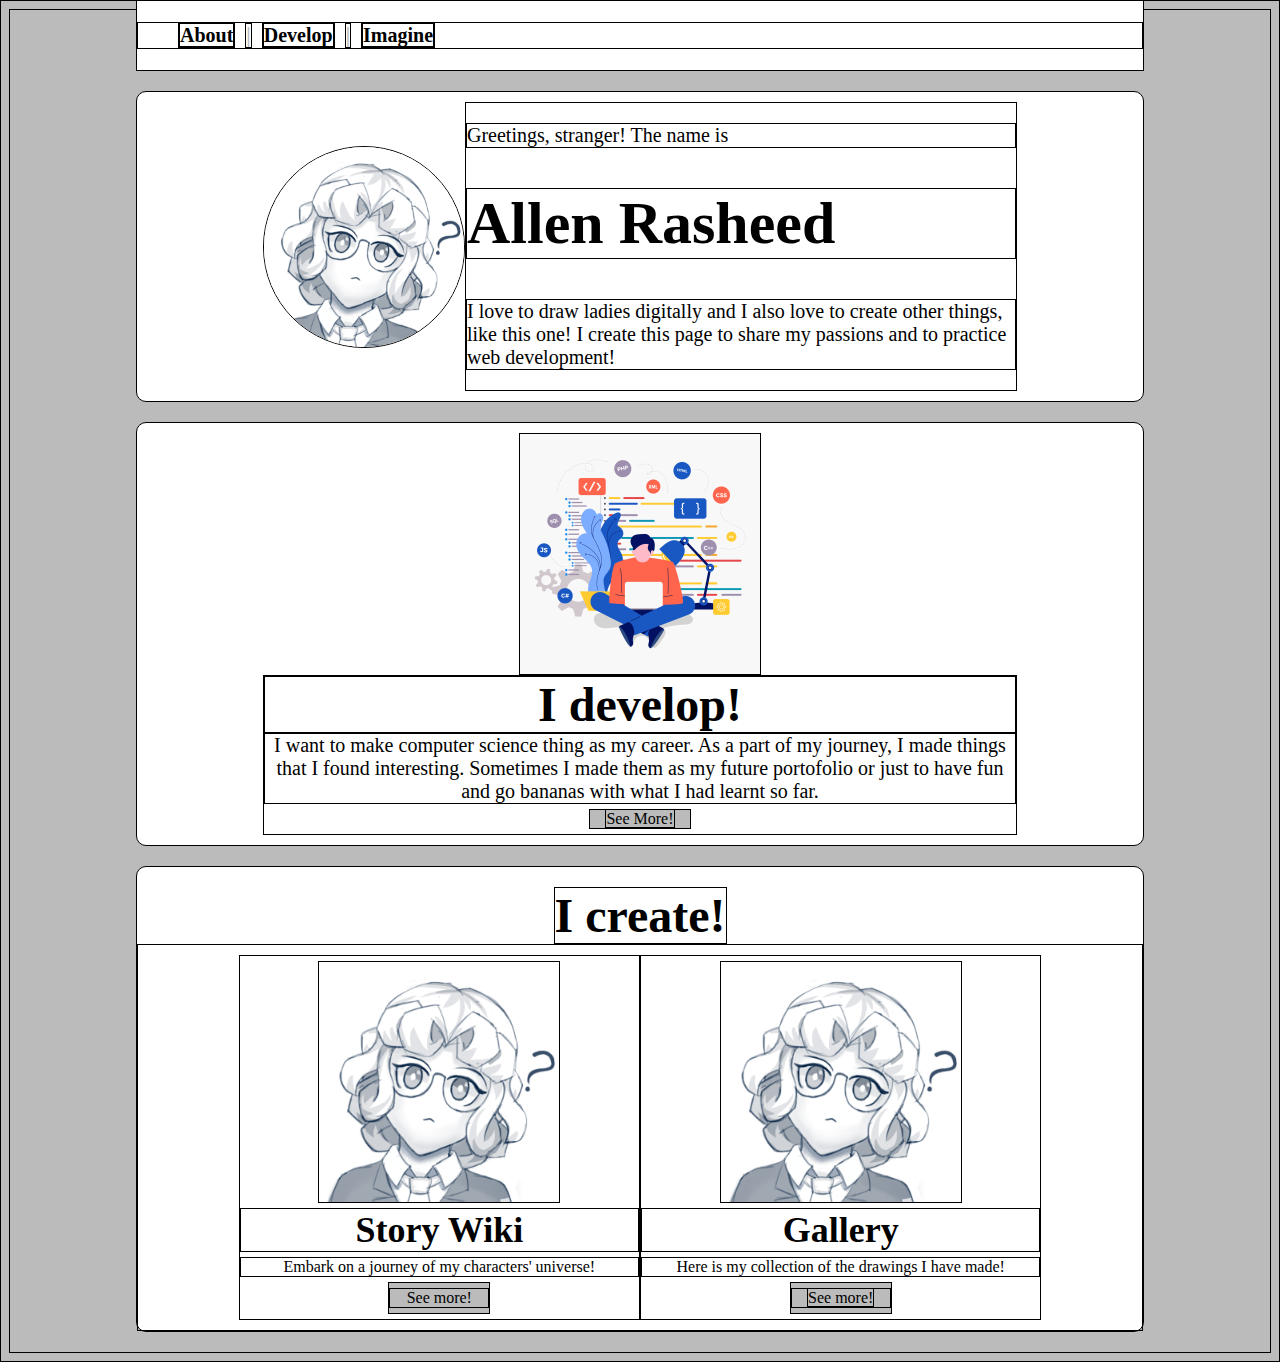
==== index.html @ 0a49a38f "initial commit" ====
<!DOCTYPE HTML>

<html>
	<head>
		<link rel="stylesheet" href="./style.css">
	</head>

	<body>
		<nav class="navbar">
			<ul>
				<li class="navItem"> <a href="#profile"> About </a></li>
				<li class="delimiter"> | </li>
				<li class="navItem"> <a href="#devel"> Develop </a></li>
				<li class="delimiter"> | </li>
				<li class="navItem"> <a href="#imagine"> Imagine </a></li>
			</ul>
		</nav>
		
		<section class="profile" id="profile"> 
			<img src="./assets/yrkStrv.png" alt="adorable girl with glasses">
			<section class="about">
				<p> Greetings, stranger! The name is</p>
				<h1> Allen Rasheed </h1>
				<p class="desc"> 
					I love to draw ladies digitally and I also love to
					create other things, like this one! I create this
					page to share my passions and to practice web
					development!
				</p>
			</section>
		</section>


		<section class="devel" id="devel">
			<img src="./assets/devel.png" alt="develop">
			<section class="content">
				<h2>I develop!</h2>
				<p> 
					I want to make computer science thing as my career. As a part of
					my journey, I made things that I found interesting. Sometimes I
					made them as my future portofolio or just to have fun and go
					bananas with what I had learnt so far.
				</p>

				<section class="button"><a href="#">See More!</a></section>
			</section>
		</section>

		<section class="imagine" id="imagine">
			<h2>I create!</h2>
			
			<section class="split">
				<section class="drawing">
					<img src="./assets/yrkStrv.png" alt="I draw">
					<h3> Story Wiki</h3>
					<p> 
						Embark on a journey of my characters' universe!
					</p>
					<section class="button"> 
						<p> See more! </p>
					</section>
				</section>
		
				<section class="story">
					<img src="./assets/yrkStrv.png" alt="I make story">
					<h3> Gallery </h3>
					<p> 
						Here is my collection of the drawings I have made!
					</p>
					<section class="button"> 
						<p><a href="https://www.instagram.com/lancreate5/"> See more! </a></p>
					</section>
				</section>
			</section>
		</section>

	</body>
</html>
---- style.css ----
/* DEBUG START */
* {border: 1px solid black;}
/* DEBUG END */

a {
	text-decoration: none;
	color: #000000;
}

ul {
	list-style-type: none;
	display: flex;
}

body { background: #BBBBBB; }
h1 {font-size: 60px; }
h2 {font-size: 48px; }
h3 {font-size: 36px; }
p {font-size: 20px;}

/* NAVBAR */
nav { 
	margin: -10px 10% 20px;
	font-size: 20px;
	background: #FFFFFF;
	justify-content: left;
	align-items: center;
	padding: 1px 0px;
}

.navItem,
.delimiter {
	font-weight: bold;
}

nav ul li { margin-right: 10px; }
.delimiter { color: #BBBBBB; }

/* SECTIONS */
.profile,
.devel,
.imagine {
	border-radius: 10px;
	background: #FFFFFF;
	margin: 0 10% 20px;
}

/* PROFILE */
.profile {
	display: flex;
	align-items: center;
	padding: 10px 10%;
}


.profile img {
	display: block;
	height: 200px;
	border-radius: 50%;
}

.profile * { 
}

.about { flex: 1; }


/* DEVEL */
.devel {
	align-items: center;
	padding: 10px 10%;
}


.devel img {
	display: block;
	margin: 0px auto;
	height: 240px;
}

.devel * {
	text-align: center;
	margin: 0px;
}


/* IMAGINE */
.imagine {
	display: flex;
	flex-direction: column;
}

.imagine h2 {
	text-align: center;
	margin: 20px auto 0px;
}

.imagine img {
	height: 240px;
}

.imagine .split {
	display: flex;
	align-items: center;
	padding: 10px 10%;
}

.split * {
	flex: 1;
	text-align: center;
}

.split img {
	display: block;
}

.drawing *,
.story * {
	margin: 5px auto;
}

.split p { font-size: 16px; }

.button {
	background: #BBBBBB;
	text-align: center;
	width: 100px;
	margin: 5px auto;
}
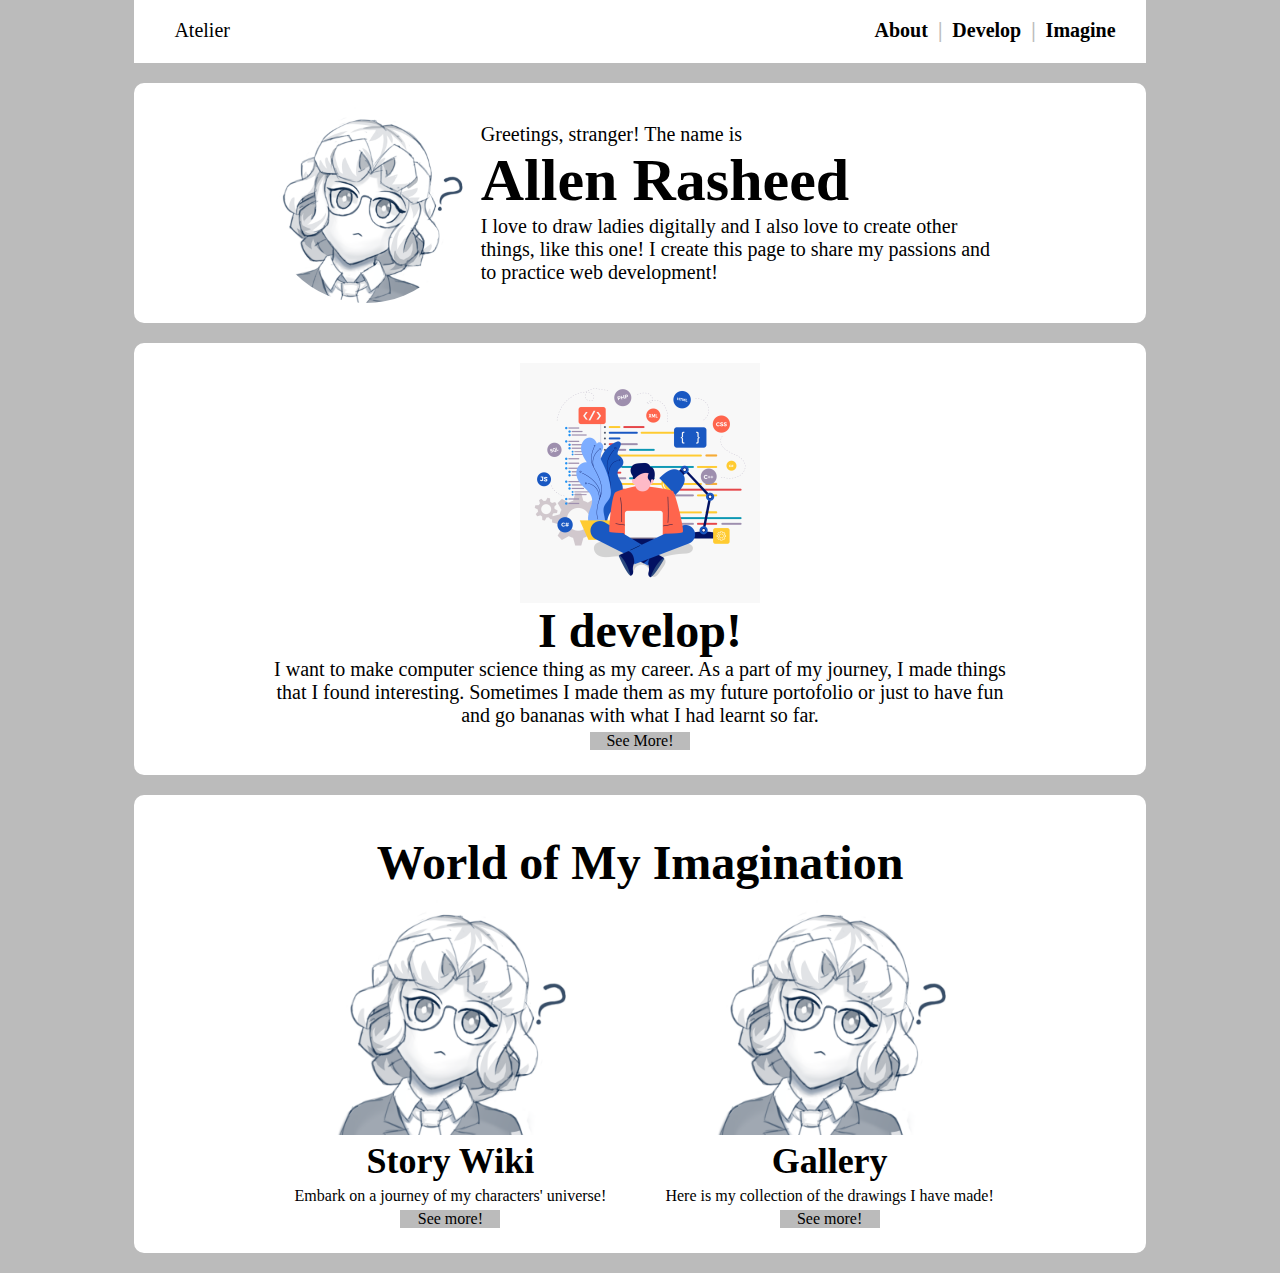
==== commit fcc3414a: "update: navbar" ====
--- a/index.html
+++ b/index.html
@@ -8,6 +8,9 @@
 	<body>
 		<nav class="navbar">
 			<ul>
+				<li> <a href=""> Atelier </a></li>
+			</ul>
+			<ul class="menu">
 				<li class="navItem"> <a href="#profile"> About </a></li>
 				<li class="delimiter"> | </li>
 				<li class="navItem"> <a href="#devel"> Develop </a></li>
@@ -47,7 +50,7 @@
 		</section>
 
 		<section class="imagine" id="imagine">
-			<h2>I create!</h2>
+			<h2>World of My Imagination</h2>
 			
 			<section class="split">
 				<section class="drawing">
--- a/style.css
+++ b/style.css
@@ -1,5 +1,5 @@
 /* DEBUG START */
-* {border: 1px solid black;}
+* {border: 0px solid black;}
 /* DEBUG END */
 
 a {
@@ -9,7 +9,6 @@
 
 ul {
 	list-style-type: none;
-	display: flex;
 }
 
 body { background: #BBBBBB; }
@@ -19,14 +18,22 @@
 p {font-size: 20px;}
 
 /* NAVBAR */
-nav { 
+.navbar { 
+	display: flex;
 	margin: -10px 10% 20px;
 	font-size: 20px;
 	background: #FFFFFF;
-	justify-content: left;
 	align-items: center;
 	padding: 1px 0px;
 }
+
+.navbar .menu {
+	display: flex;
+	justify-content: flex-end;
+	margin: 0px 20px;
+}
+
+.navbar .menu { flex: 1; }
 
 .navItem,
 .delimiter {
@@ -43,15 +50,18 @@
 	border-radius: 10px;
 	background: #FFFFFF;
 	margin: 0 10% 20px;
+	padding: 20px 10%;
 }
+
+
+
+
 
 /* PROFILE */
 .profile {
 	display: flex;
 	align-items: center;
-	padding: 10px 10%;
 }
-
 
 .profile img {
 	display: block;
@@ -59,16 +69,17 @@
 	border-radius: 50%;
 }
 
-.profile * { 
-}
+.profile * { margin: 0px 5px; }
 
 .about { flex: 1; }
+
+
+
 
 
 /* DEVEL */
 .devel {
 	align-items: center;
-	padding: 10px 10%;
 }
 
 
@@ -82,6 +93,10 @@
 	text-align: center;
 	margin: 0px;
 }
+
+
+
+
 
 
 /* IMAGINE */
@@ -102,7 +117,6 @@
 .imagine .split {
 	display: flex;
 	align-items: center;
-	padding: 10px 10%;
 }
 
 .split * {
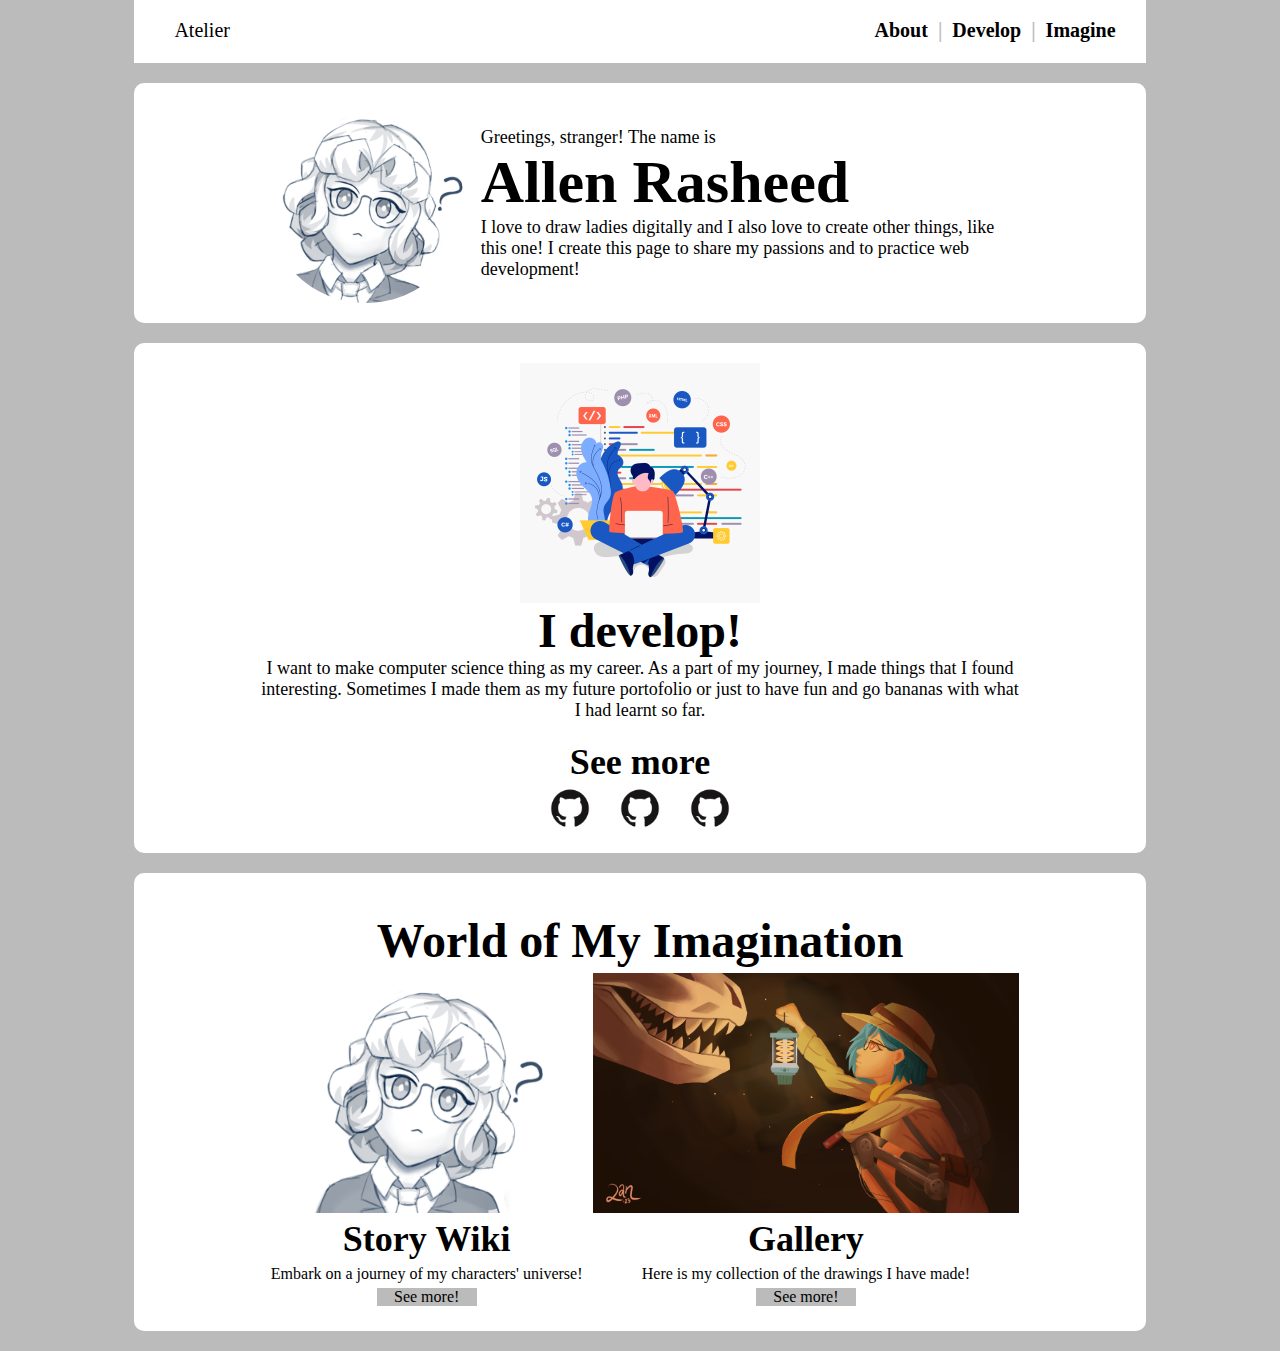
==== commit f3ba73db: "add: links in develop section" ====
--- a/index.html
+++ b/index.html
@@ -8,7 +8,7 @@
 	<body>
 		<nav class="navbar">
 			<ul>
-				<li> <a href=""> Atelier </a></li>
+				<li> <a href="index.html"> Atelier </a></li>
 			</ul>
 			<ul class="menu">
 				<li class="navItem"> <a href="#profile"> About </a></li>
@@ -44,8 +44,15 @@
 					made them as my future portofolio or just to have fun and go
 					bananas with what I had learnt so far.
 				</p>
-
-				<section class="button"><a href="#">See More!</a></section>
+				
+				<section class="socials">
+					<h3> See more </h3>
+					<section class="sites">
+						<a href="https://github.com/lancreate5"><img src="./assets/lg_GitHub.png"></a>
+						<a href="https://github.com/lancreate5"><img src="./assets/lg_GitHub.png"></a>
+						<a href="https://github.com/lancreate5"><img src="./assets/lg_GitHub.png"></a>
+					</section>
+				</section>
 			</section>
 		</section>
 
@@ -53,8 +60,8 @@
 			<h2>World of My Imagination</h2>
 			
 			<section class="split">
-				<section class="drawing">
-					<img src="./assets/yrkStrv.png" alt="I draw">
+				<section class="story">
+					<img src="./assets/yrkStrv.png" alt="I tell">
 					<h3> Story Wiki</h3>
 					<p> 
 						Embark on a journey of my characters' universe!
@@ -64,8 +71,8 @@
 					</section>
 				</section>
 		
-				<section class="story">
-					<img src="./assets/yrkStrv.png" alt="I make story">
+				<section class="drawing">
+					<img src="./assets/galleryThumb.png" alt="I draw">
 					<h3> Gallery </h3>
 					<p> 
 						Here is my collection of the drawings I have made!
--- a/style.css
+++ b/style.css
@@ -15,7 +15,7 @@
 h1 {font-size: 60px; }
 h2 {font-size: 48px; }
 h3 {font-size: 36px; }
-p {font-size: 20px;}
+p {font-size: 18px;}
 
 /* NAVBAR */
 .navbar { 
@@ -94,6 +94,21 @@
 	margin: 0px;
 }
 
+.socials {
+	margin-top: 20px;
+}
+
+.socials img {
+	height: 50px;
+	margin: 0px 10px;
+	border-radius: 50%;
+}
+
+.socials .sites {
+	margin: 0px 25%;
+	display: flex;
+	justify-content: center;
+}
 
 
 
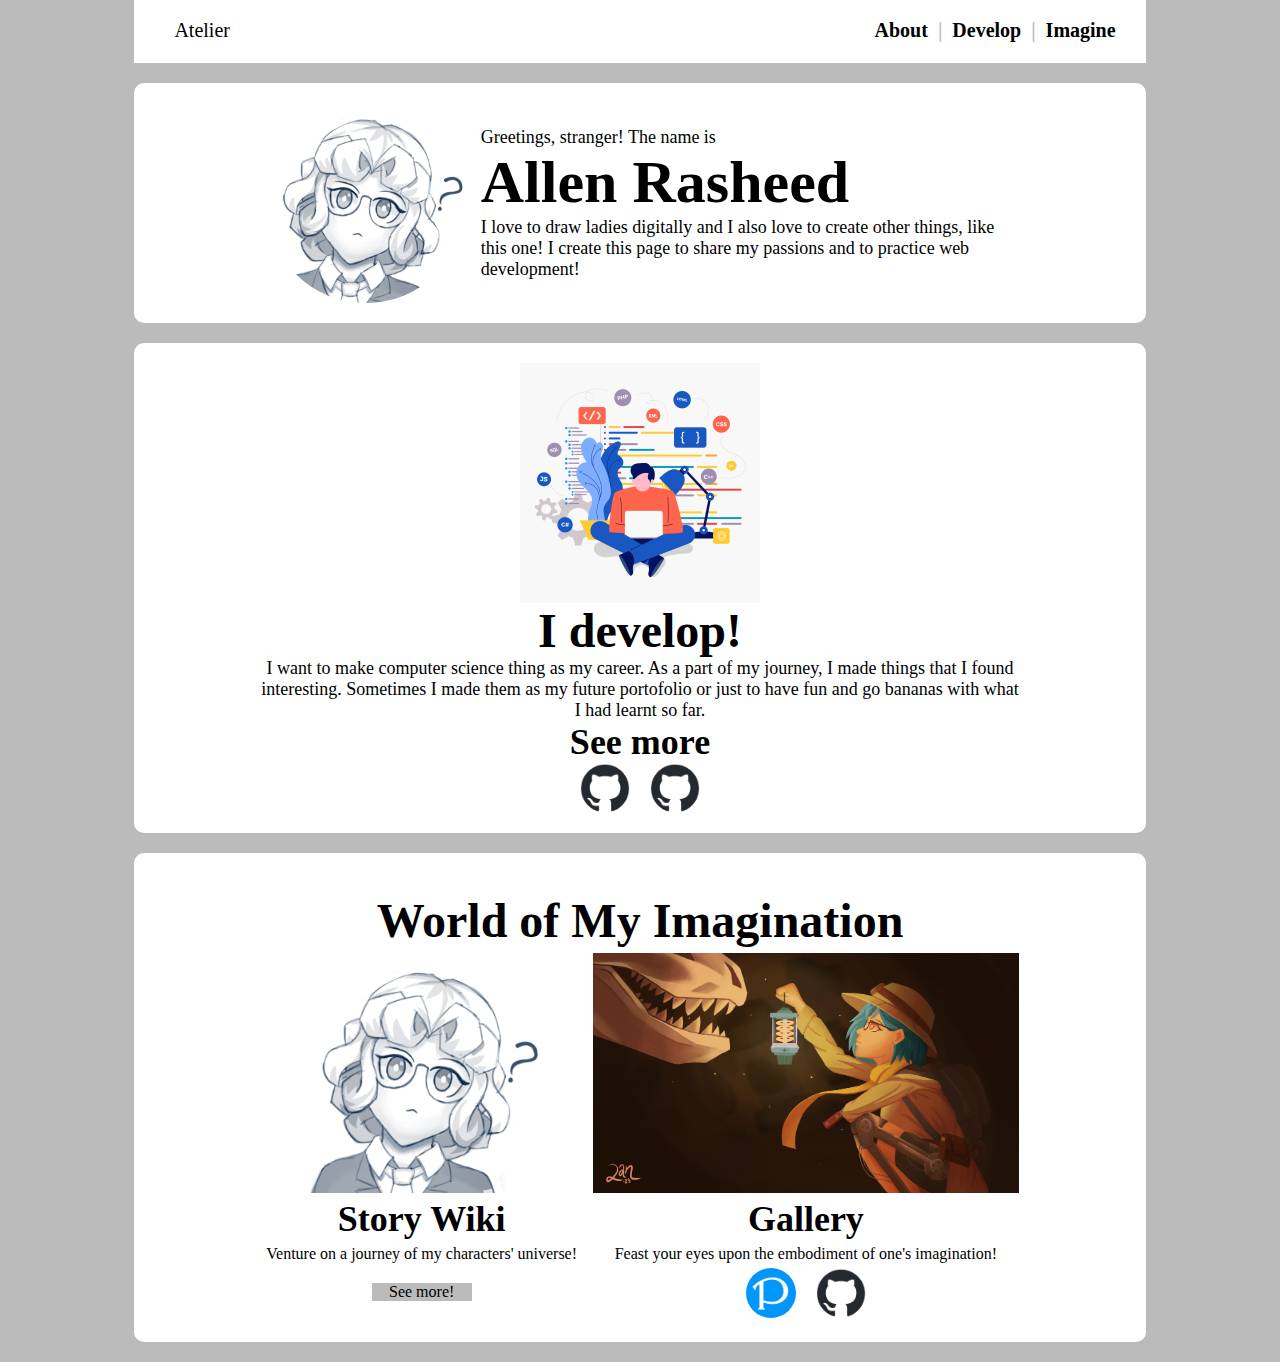
==== commit 2765c03b: "add: link buttons in gallery section" ====
--- a/index.html
+++ b/index.html
@@ -19,70 +19,82 @@
 			</ul>
 		</nav>
 		
-		<section class="profile" id="profile"> 
-			<img src="./assets/yrkStrv.png" alt="adorable girl with glasses">
-			<section class="about">
-				<p> Greetings, stranger! The name is</p>
-				<h1> Allen Rasheed </h1>
-				<p class="desc"> 
-					I love to draw ladies digitally and I also love to
-					create other things, like this one! I create this
-					page to share my passions and to practice web
-					development!
-				</p>
+		<main>
+			<section class="profile" id="profile"> 
+				<img src="./assets/yrkStrv.png" alt="adorable girl with glasses">
+				<article class="about">
+					<p> Greetings, stranger! The name is</p>
+					<h1> Allen Rasheed </h1>
+					<p class="desc"> 
+						I love to draw ladies digitally and I also love to
+						create other things, like this one! I create this
+						page to share my passions and to practice web
+						development!
+					</p>
+				</article>
 			</section>
-		</section>
 
 
-		<section class="devel" id="devel">
-			<img src="./assets/devel.png" alt="develop">
-			<section class="content">
-				<h2>I develop!</h2>
-				<p> 
-					I want to make computer science thing as my career. As a part of
-					my journey, I made things that I found interesting. Sometimes I
-					made them as my future portofolio or just to have fun and go
-					bananas with what I had learnt so far.
-				</p>
-				
-				<section class="socials">
-					<h3> See more </h3>
-					<section class="sites">
-						<a href="https://github.com/lancreate5"><img src="./assets/lg_GitHub.png"></a>
-						<a href="https://github.com/lancreate5"><img src="./assets/lg_GitHub.png"></a>
-						<a href="https://github.com/lancreate5"><img src="./assets/lg_GitHub.png"></a>
+			<section class="devel" id="devel">
+				<img src="./assets/devel.png" alt="develop">
+				<section class="content">
+					<h2>I develop!</h2>
+					<p> 
+						I want to make computer science thing as my career. As a part of
+						my journey, I made things that I found interesting. Sometimes I
+						made them as my future portofolio or just to have fun and go
+						bananas with what I had learnt so far.
+					</p>
+					
+					<section class="socials">
+						<h3> See more </h3>
+						<section class="sites">
+							<a href="https://github.com/lancreate5"><img src="./assets/logoGithub.png"></a>
+							<a href="https://github.com/lancreate5"><img src="./assets/logoGithub.png"></a>
+						</section>
 					</section>
 				</section>
 			</section>
-		</section>
 
-		<section class="imagine" id="imagine">
-			<h2>World of My Imagination</h2>
+			<section class="imagine" id="imagine">
+				<h2>World of My Imagination</h2>
+				
+				<section class="split">
+					<section class="story">
+						<section class="content">
+							<img src="./assets/yrkStrv.png" alt="I tell" class="splitImg">
+							<h3> Story Wiki</h3>
+							<p> 
+								Venture on a journey of my characters' universe!
+							</p>
+
+						</section>
+
+						<section class="button"> 
+							<p> See more! </p>
+						</section>
+					</section>
 			
-			<section class="split">
-				<section class="story">
-					<img src="./assets/yrkStrv.png" alt="I tell">
-					<h3> Story Wiki</h3>
-					<p> 
-						Embark on a journey of my characters' universe!
-					</p>
-					<section class="button"> 
-						<p> See more! </p>
-					</section>
-				</section>
-		
-				<section class="drawing">
-					<img src="./assets/galleryThumb.png" alt="I draw">
-					<h3> Gallery </h3>
-					<p> 
-						Here is my collection of the drawings I have made!
-					</p>
-					<section class="button"> 
-						<p><a href="https://www.instagram.com/lancreate5/"> See more! </a></p>
+					<section class="drawing">
+						<section class="content">
+							<img src="./assets/galleryThumb.png" alt="I draw" class="splitImg">
+							<h3> Gallery </h3>
+							<p> 
+								Feast your eyes upon the embodiment of one's imagination!
+							</p>
+						</section>
+
+						<section class="socials">
+							<section class="sites">
+								<a href="https://www.pixiv.net/en/"><img src="./assets/logoPixiv.png" alt="pixiv"></a>
+								<a href="https://github.com/lancreate5"><img src="./assets/logoGithub.png" alt="instagram"></a>
+							</section>
+						</section>
+
 					</section>
 				</section>
 			</section>
-		</section>
 
+		</main>
 	</body>
 </html>
--- a/style.css
+++ b/style.css
@@ -94,22 +94,6 @@
 	margin: 0px;
 }
 
-.socials {
-	margin-top: 20px;
-}
-
-.socials img {
-	height: 50px;
-	margin: 0px 10px;
-	border-radius: 50%;
-}
-
-.socials .sites {
-	margin: 0px 25%;
-	display: flex;
-	justify-content: center;
-}
-
 
 
 
@@ -125,34 +109,51 @@
 	margin: 20px auto 0px;
 }
 
-.imagine img {
-	height: 240px;
+.split {
+	display: flex;
+	align-items: flex-top;
+	gap: 10px;
 }
 
-.imagine .split {
-	display: flex;
-	align-items: center;
-}
-
-.split * {
+.split .story,
+.split .drawing {
 	flex: 1;
+	flex-basis: 0;
 	text-align: center;
 }
 
-.split img {
-	display: block;
+.drawing .content,
+.story .content {
+	margin: 5px auto;
 }
 
-.drawing *,
-.story * {
+.drawing .content *,
+.story .content * {
 	margin: 5px auto;
 }
 
 .split p { font-size: 16px; }
 
+.splitImg {
+	height: 240px;
+	display: block;
+}
+
+/* MODULES */
 .button {
 	background: #BBBBBB;
-	text-align: center;
+	margin: 20px auto;
 	width: 100px;
-	margin: 5px auto;
 }
+
+.sites img {
+	height: 50px;
+	border-radius: 50%;
+}
+
+.socials .sites {
+	margin: 0px;
+	display: flex;
+	gap: 20px;
+	justify-content: center;
+}
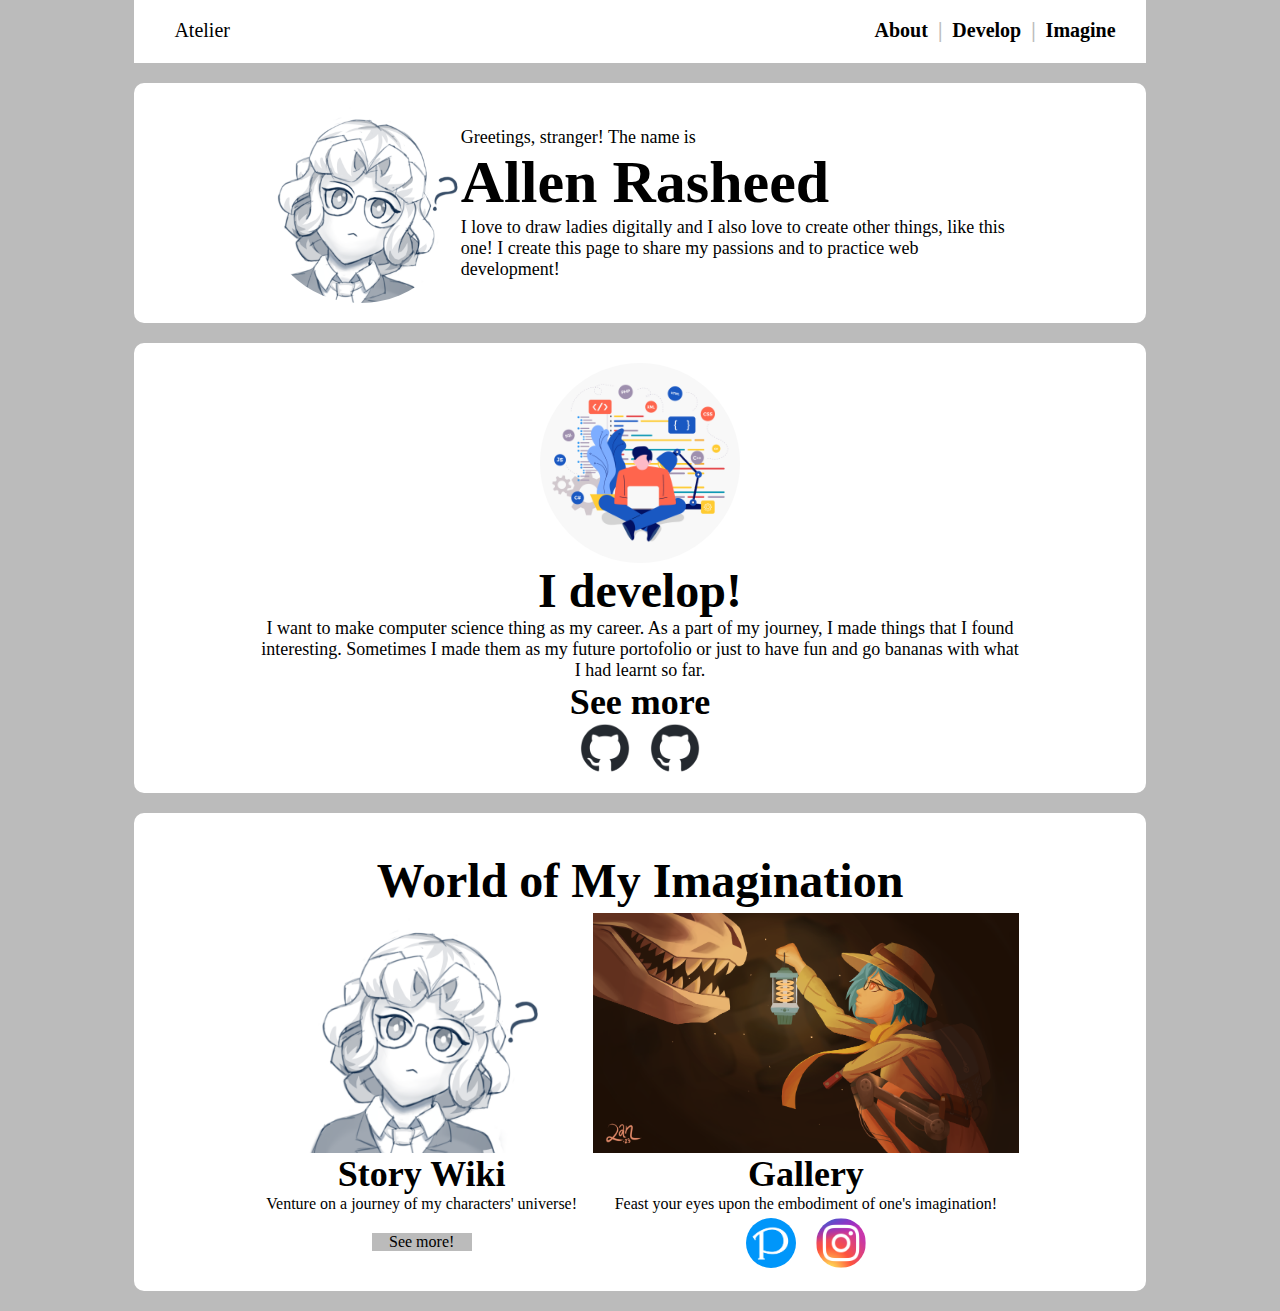
==== commit b69a4cae: "refactor: style.css for homepage" ====
--- a/index.html
+++ b/index.html
@@ -20,7 +20,7 @@
 		</nav>
 		
 		<main>
-			<section class="profile" id="profile"> 
+			<section class="mainSect" id="profile"> 
 				<img src="./assets/yrkStrv.png" alt="adorable girl with glasses">
 				<article class="about">
 					<p> Greetings, stranger! The name is</p>
@@ -35,7 +35,7 @@
 			</section>
 
 
-			<section class="devel" id="devel">
+			<section class="mainSect" id="devel">
 				<img src="./assets/devel.png" alt="develop">
 				<section class="content">
 					<h2>I develop!</h2>
@@ -56,7 +56,7 @@
 				</section>
 			</section>
 
-			<section class="imagine" id="imagine">
+			<section class="mainSect" id="imagine">
 				<h2>World of My Imagination</h2>
 				
 				<section class="split">
@@ -87,7 +87,7 @@
 						<section class="socials">
 							<section class="sites">
 								<a href="https://www.pixiv.net/en/"><img src="./assets/logoPixiv.png" alt="pixiv"></a>
-								<a href="https://github.com/lancreate5"><img src="./assets/logoGithub.png" alt="instagram"></a>
+								<a href="https://www.instagram.com/lancreate5/"><img src="./assets/logoInstagram.png" alt="instagram"></a>
 							</section>
 						</section>
 
--- a/style.css
+++ b/style.css
@@ -44,9 +44,9 @@
 .delimiter { color: #BBBBBB; }
 
 /* SECTIONS */
-.profile,
-.devel,
-.imagine {
+#profile,
+#devel,
+#imagine {
 	border-radius: 10px;
 	background: #FFFFFF;
 	margin: 0 10% 20px;
@@ -54,57 +54,35 @@
 }
 
 
-
-
-
-/* PROFILE */
-.profile {
-	display: flex;
+.mainSect {
 	align-items: center;
+	margin: 0px 10px;
 }
 
-.profile img {
+.mainSect img {
 	display: block;
 	height: 200px;
 	border-radius: 50%;
 }
 
-.profile * { margin: 0px 5px; }
+/* PROFILE */
+#profile {
+	display: flex;
+}
 
 .about { flex: 1; }
-
-
-
-
+.about *,
+.content * {margin: 0px;}
 
 /* DEVEL */
-.devel {
-	align-items: center;
-}
-
-
-.devel img {
-	display: block;
-	margin: 0px auto;
-	height: 240px;
-}
-
-.devel * {
-	text-align: center;
-	margin: 0px;
-}
-
-
+#devel img { margin: 0px auto; }
+#devel * { text-align: center; }
 
 
 
 /* IMAGINE */
-.imagine {
-	display: flex;
-	flex-direction: column;
-}
-
-.imagine h2 {
+#imagine { flex-direction: column; }
+#imagine h2 {
 	text-align: center;
 	margin: 20px auto 0px;
 }
@@ -127,14 +105,10 @@
 	margin: 5px auto;
 }
 
-.drawing .content *,
-.story .content * {
-	margin: 5px auto;
-}
-
 .split p { font-size: 16px; }
-
-.splitImg {
+.content img {
+	margin: 0px auto;
+	border-radius: 0px;
 	height: 240px;
 	display: block;
 }
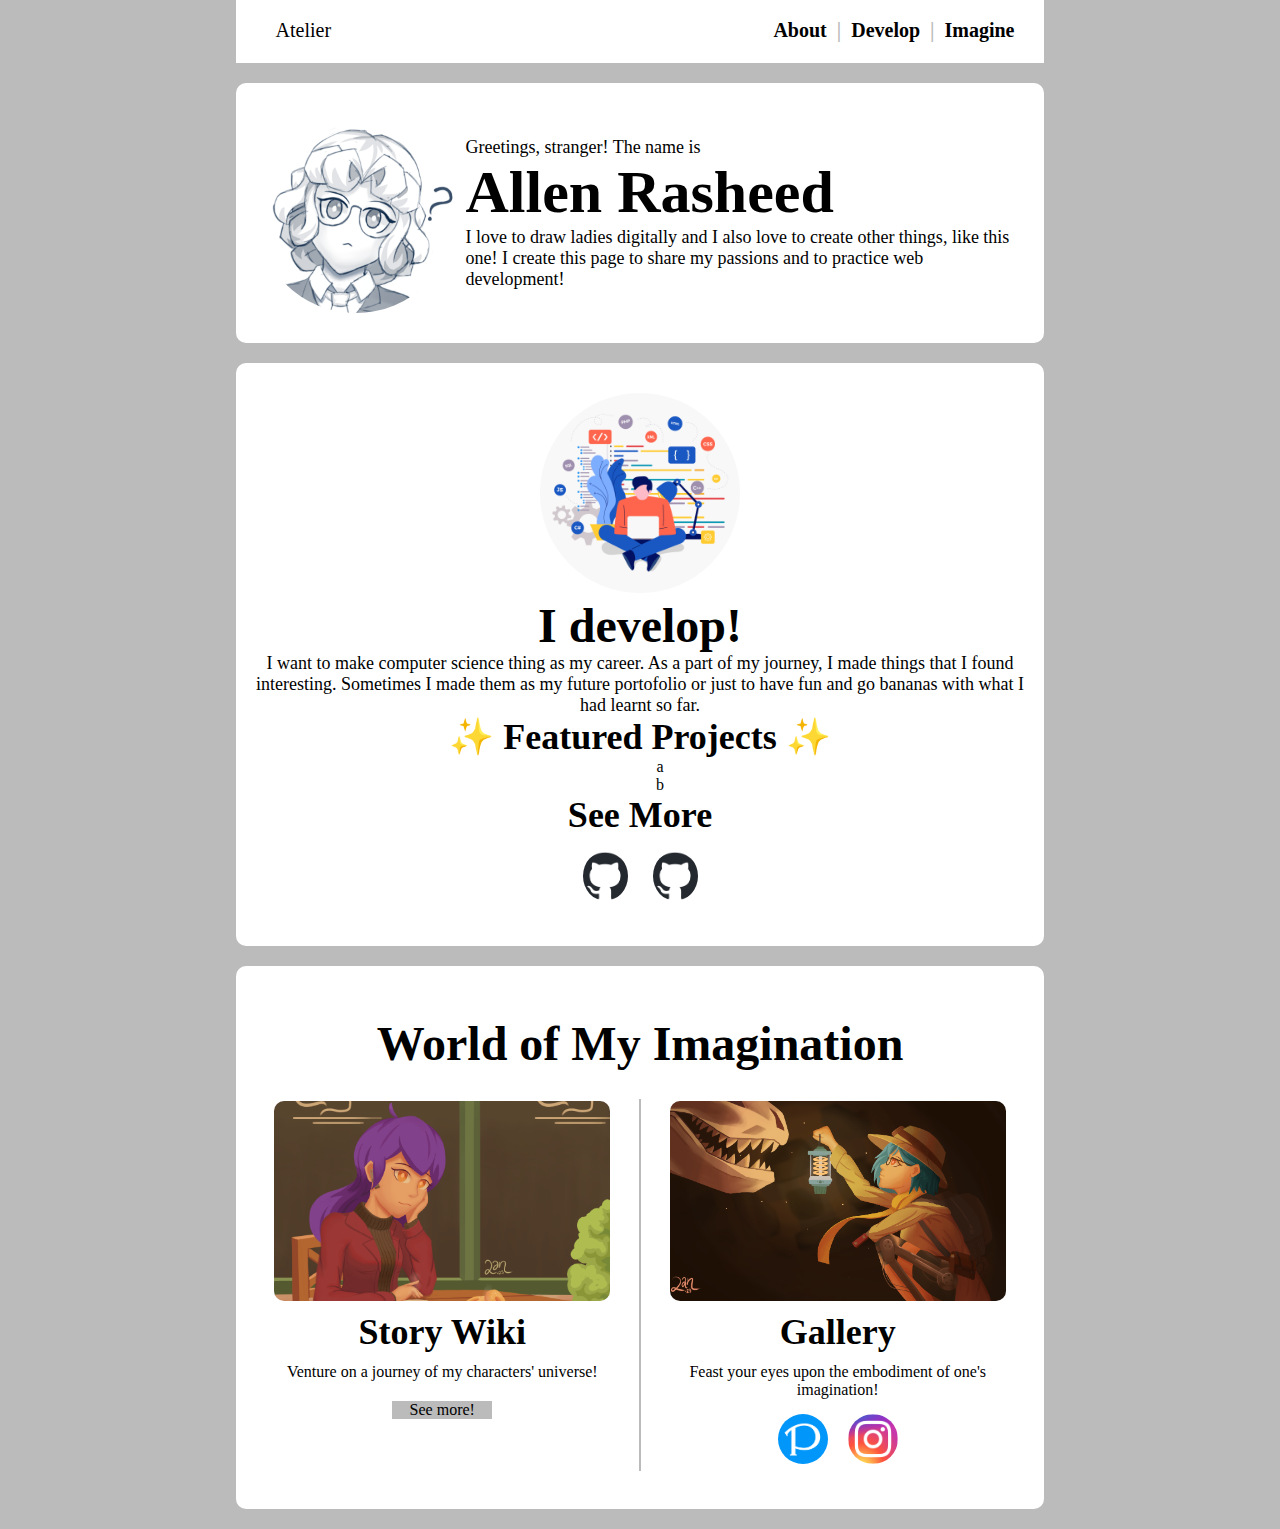
==== commit aa4098e3: "add: character wiki page" ====
--- a/index.html
+++ b/index.html
@@ -46,8 +46,20 @@
 						bananas with what I had learnt so far.
 					</p>
 					
+					<section class="highlight">
+						<h3> ✨ Featured Projects ✨ </h3>
+						<section class="projects">
+							<ul>
+								<li>a</li>
+								<li>b</li>
+								<li></li>
+								<li></li>
+							</ul>
+						</section>
+					</section>
+
 					<section class="socials">
-						<h3> See more </h3>
+						<h3> See More </h3>
 						<section class="sites">
 							<a href="https://github.com/lancreate5"><img src="./assets/logoGithub.png"></a>
 							<a href="https://github.com/lancreate5"><img src="./assets/logoGithub.png"></a>
@@ -58,11 +70,10 @@
 
 			<section class="mainSect" id="imagine">
 				<h2>World of My Imagination</h2>
-				
 				<section class="split">
 					<section class="story">
 						<section class="content">
-							<img src="./assets/yrkStrv.png" alt="I tell" class="splitImg">
+							<img src="./assets/storyThumb.png" alt="I tell" class="splitImg">
 							<h3> Story Wiki</h3>
 							<p> 
 								Venture on a journey of my characters' universe!
@@ -75,6 +86,8 @@
 						</section>
 					</section>
 			
+					<hr>
+
 					<section class="drawing">
 						<section class="content">
 							<img src="./assets/galleryThumb.png" alt="I draw" class="splitImg">
--- a/style.css
+++ b/style.css
@@ -17,10 +17,12 @@
 h3 {font-size: 36px; }
 p {font-size: 18px;}
 
+
+
 /* NAVBAR */
 .navbar { 
 	display: flex;
-	margin: -10px 10% 20px;
+	margin: -10px 18% 20px;
 	font-size: 20px;
 	background: #FFFFFF;
 	align-items: center;
@@ -43,20 +45,15 @@
 nav ul li { margin-right: 10px; }
 .delimiter { color: #BBBBBB; }
 
-/* SECTIONS */
-#profile,
-#devel,
-#imagine {
-	border-radius: 10px;
-	background: #FFFFFF;
-	margin: 0 10% 20px;
-	padding: 20px 10%;
-}
 
 
+/* SECTIONS */
 .mainSect {
+	background: #FFFFFF;
+	padding: 30px 20px;
+	border-radius: 10px;
 	align-items: center;
-	margin: 0px 10px;
+	margin: 0px 18% 20px;
 }
 
 .mainSect img {
@@ -65,14 +62,19 @@
 	border-radius: 50%;
 }
 
+
 /* PROFILE */
 #profile {
 	display: flex;
+	gap: 10px;
+	flex-basis: 0px;
 }
 
-.about { flex: 1; }
 .about *,
 .content * {margin: 0px;}
+.about { flex: 1; }
+
+
 
 /* DEVEL */
 #devel img { margin: 0px auto; }
@@ -84,7 +86,7 @@
 #imagine { flex-direction: column; }
 #imagine h2 {
 	text-align: center;
-	margin: 20px auto 0px;
+	margin: 20px auto 20px;
 }
 
 .split {
@@ -93,24 +95,36 @@
 	gap: 10px;
 }
 
-.split .story,
-.split .drawing {
+.story,
+.drawing {
 	flex: 1;
 	flex-basis: 0;
 	text-align: center;
 }
 
-.drawing .content,
-.story .content {
+.content {
 	margin: 5px auto;
 }
 
-.split p { font-size: 16px; }
+.split hr {
+	border: 1px solid #BBBBBB;
+}
+
+.split h3 {
+	margin-bottom: 10px;
+}
+
+.split p { 
+	font-size: 16px; 
+}
+
 .content img {
-	margin: 0px auto;
-	border-radius: 0px;
-	height: 240px;
+	margin: 10px auto;
+	border-radius: 10px;
+	width: auto;
 	display: block;
+	object-fit: cover;
+	width: 90%;
 }
 
 /* MODULES */
@@ -126,8 +140,12 @@
 }
 
 .socials .sites {
-	margin: 0px;
+	margin: 15px 0px;
 	display: flex;
 	gap: 20px;
 	justify-content: center;
 }
+
+hr {
+	border: 1px solid black;
+}
